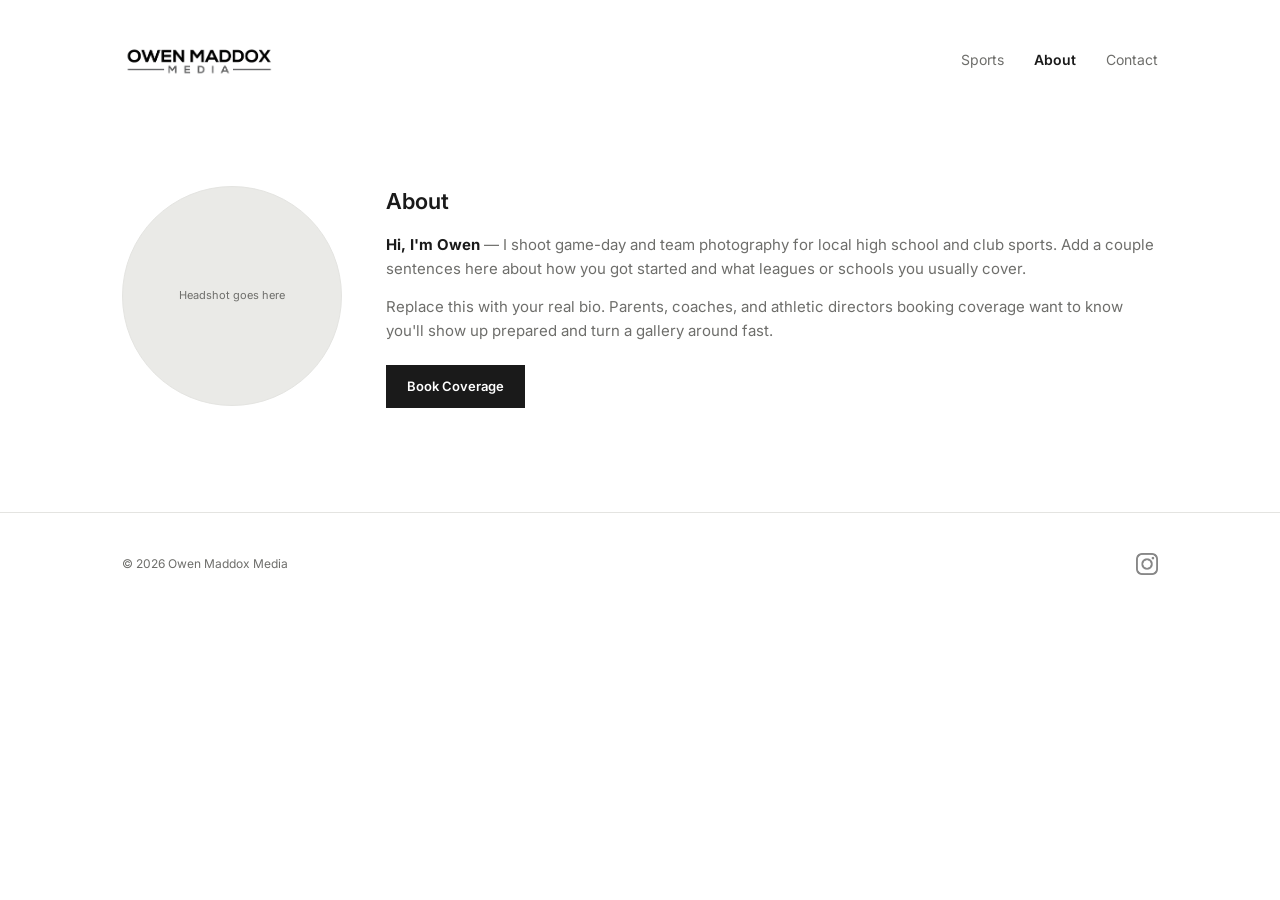
==== about.html @ 30ab5084 "Initial portfolio commit" ====
<!DOCTYPE html>
<html lang="en">
<head>
<meta charset="UTF-8">
<meta name="viewport" content="width=device-width, initial-scale=1.0">
<title>About — Owen Maddox Media</title>
<meta name="description" content="Game-day and team photography for local high school and club sports.">
<link rel="preconnect" href="https://fonts.googleapis.com">
<link rel="preconnect" href="https://fonts.gstatic.com" crossorigin>
<link href="https://fonts.googleapis.com/css2?family=Inter:wght@300;400;500;600;700&display=swap" rel="stylesheet">
<link rel="stylesheet" href="styles.css">
</head>
<body>

<header>
  <nav class="nav">
    <a href="index.html"><img src="logo.png" alt="Owen Maddox Media" class="logo-img"></a>
    <div class="nav-links">
      <a href="index.html">Sports</a>
      <a href="about.html" class="active">About</a>
      <a href="contact.html">Contact</a>
    </div>
  </nav>
</header>

<section class="wrap">
  <div class="about-grid">
    <div class="about-frame">Headshot goes here</div>
    <div class="about-copy">
      <h1>About</h1>
      <p><strong>Hi, I'm Owen</strong> — I shoot game-day and team photography for local high school and club sports. Add a couple sentences here about how you got started and what leagues or schools you usually cover.</p>
      <p>Replace this with your real bio. Parents, coaches, and athletic directors booking coverage want to know you'll show up prepared and turn a gallery around fast.</p>
      <div class="about-ctas">
        <a href="contact.html" class="btn btn-solid">Book Coverage</a>
      </div>
    </div>
  </div>
</section>

<footer>
  <div class="wrap foot-grid">
    <div class="foot-small">© <span id="year"></span> Owen Maddox Media</div>
    <a href="https://www.instagram.com/shot.by.owenn/" target="_blank" rel="noopener" class="foot-instagram"><img src="instagram.png" alt="Instagram"></a>
  </div>
</footer>

<script src="main.js"></script>
</body>
</html>
---- styles.css ----
:root{
  --bg: #FFFFFF;
  --bg-alt: #F6F6F4;
  --ink: #1A1A1A;
  --ink-dim: #6E6E6B;
  --line: #E4E4E1;
  --maxw: 1100px;
}
*{box-sizing:border-box;}
html{scroll-behavior:smooth;}
body{
  margin:0;
  background:var(--bg);
  color:var(--ink);
  font-family:'Inter', sans-serif;
  font-weight:400;
  font-size:16px;
  line-height:1.6;
  -webkit-font-smoothing:antialiased;
}
p{margin:0;}
a{color:inherit; text-decoration:none;}
img{max-width:100%; display:block;}
.wrap{max-width:var(--maxw); margin:0 auto; padding:0 32px;}
::selection{background:var(--ink); color:var(--bg);}
:focus-visible{outline:2px solid var(--ink); outline-offset:3px;}

@media (prefers-reduced-motion: reduce){
  *{animation-duration:0.01ms !important; animation-iteration-count:1 !important; transition-duration:0.01ms !important; scroll-behavior:auto !important;}
}

/* ---------- NAV ---------- */
header{
  position:sticky; top:0; z-index:50;
  background:rgba(255,255,255,0.92);
  backdrop-filter: blur(6px);
}
.nav{
  display:flex; align-items:center; justify-content:space-between;
  padding:16px 32px;
  max-width:var(--maxw); margin:0 auto;
}
/*
  LOGO: drop your logo file in this folder (e.g. logo.png or logo.svg) and replace the
  placeholder <div class="logo-slot"> below with:
  <a href="index.html"><img src="logo.jpg" alt="Owen Maddox Media" class="logo-img"></a>
*/
.logo-slot{
  display:flex; align-items:center; justify-content:center;
  width:140px; height:44px;
  border:1px dashed var(--line);
  font-size:11px; color:var(--ink-dim); text-align:center;
}
.logo-img{max-height:88px; width:auto;}
.nav-links{display:flex; gap:30px; align-items:center;}
.nav-links a{font-size:14px; color:var(--ink-dim); transition:color 0.15s ease;}
.nav-links a:hover{color:var(--ink);}
.nav-links a.active:not(.btn){color:var(--ink); font-weight:600;}
.nav-links a.btn-solid, .nav-links a.btn-solid:hover{color:var(--bg);}
.btn{
  display:inline-flex; align-items:center;
  padding:10px 20px;
  font-size:13px; font-weight:600;
  border:1px solid var(--ink);
  transition:background 0.15s ease, color 0.15s ease;
}
.btn-solid{background:var(--ink); color:var(--bg);}
.btn-solid:hover{background:#3a3a38;}
.btn-outline{color:var(--ink);}
.btn-outline:hover{background:var(--ink); color:var(--bg);}

section{padding:64px 0;}

/* ---------- GALLERY ----------
   Full-bleed editorial mosaic: tiles are different sizes/aspect ratios on purpose
   (like a curated print layout, not a uniform grid). Mix .g-large / .g-wide / .g-tall /
   .g-normal freely on the tiles in index.html to change the rhythm of the page —
   grid-auto-flow: dense fills in gaps automatically so the order doesn't have to be exact.
*/
.gallery-section{padding:40px 0;}
.gallery{
  max-width:1400px;
  margin:0 auto;
  padding:0 16px;
  display:grid;
  grid-template-columns:repeat(6, 1fr);
  grid-auto-rows:17vw;
  grid-auto-flow:dense;
  gap:4px;
}
.tile{
  position:relative;
  grid-column:span 2;
  grid-row:span 1;
  background:var(--bg-alt);
  overflow:hidden;
  cursor:zoom-in;
}
.tile.g-large{grid-column:span 4; grid-row:span 2;}
.tile.g-wide{grid-column:span 4; grid-row:span 1;}
.tile.g-tall{grid-column:span 2; grid-row:span 2;}
.tile.g-normal{grid-column:span 2; grid-row:span 1;}
.tile.g-portrait{grid-column:span 2; grid-row:span 3;}
.tile-ph{
  width:100%; height:100%;
  display:flex; align-items:center; justify-content:center;
  color:var(--ink-dim); font-size:12px; text-align:center; padding:16px;
}
.tile img{width:100%; height:100%; object-fit:cover;}
.tile-cap{
  position:absolute; left:0; right:0; bottom:0;
  padding:16px 18px;
  background:linear-gradient(to top, rgba(0,0,0,0.6), transparent);
  font-size:12px; color:#fff;
  opacity:0; transition:opacity 0.15s ease;
}
.tile:hover .tile-cap{opacity:1;}

/* ---------- ABOUT ---------- */
section.wrap{padding-top:64px; padding-bottom:64px;}
.about-grid{display:grid; grid-template-columns:220px 1fr; gap:44px; align-items:center;}
.about-frame{
  aspect-ratio:1/1;
  background:#EAEAE7;
  border:1px solid var(--line);
  border-radius:50%;
  display:flex; align-items:center; justify-content:center;
  color:var(--ink-dim); font-size:11px; text-align:center; padding:16px;
}
.about-copy h1{font-size:22px; font-weight:600; margin:0 0 14px;}
.about-copy p{font-size:15px; color:var(--ink-dim); margin-bottom:14px;}
.about-copy p:last-of-type{margin-bottom:0;}
.about-copy strong{color:var(--ink);}
.about-ctas{display:flex; gap:14px; margin-top:22px; flex-wrap:wrap;}

/* ---------- CONTACT ---------- */
.contact-section h1{font-size:26px; font-weight:600; text-align:center; margin:0 0 10px;}
.contact-section > p.lede{color:var(--ink-dim); font-size:15px; text-align:center; margin-bottom:40px;}

form{display:flex; flex-direction:column; gap:18px; max-width:560px; margin:0 auto;}
.field-row{display:grid; grid-template-columns:1fr 1fr; gap:18px;}
label{font-size:12px; font-weight:600; color:var(--ink-dim); margin-bottom:6px; display:block;}
input, textarea{
  width:100%;
  background:var(--bg);
  border:1px solid var(--line);
  padding:11px 12px;
  color:var(--ink);
  font-family:inherit; font-size:14px;
  transition:border-color 0.15s ease;
}
input:focus, textarea:focus{border-color:var(--ink); outline:none;}
textarea{resize:vertical; min-height:90px;}
.submit-row{margin-top:4px; text-align:center;}
.submit-row .btn{width:100%; justify-content:center; padding:13px 20px;}

.contact-alt{margin-top:28px; text-align:center; font-size:13px; color:var(--ink-dim);}
.contact-alt a{border-bottom:1px solid var(--ink); color:var(--ink); padding-bottom:1px;}

/* ---------- LIGHTBOX ---------- */
.lightbox{
  position:fixed; inset:0; z-index:100;
  background:rgba(20,20,18,0.92);
  display:none; align-items:center; justify-content:center;
  padding:40px;
}
.lightbox.open{display:flex;}
.lightbox-inner{max-width:800px; width:100%; text-align:center;}
.lightbox-ph{
  display:inline-flex; align-items:center; justify-content:center;
  max-width:100%;
  color:#B8B8B4; font-size:13px;
}
.lightbox-ph:empty, .lightbox-ph:not(:has(img)){
  width:100%; aspect-ratio:3/2;
  background:#2A2A28;
  border:1px solid #3a3a38;
}
.lightbox-ph img{display:block; max-width:100%; max-height:80vh; width:auto; height:auto; object-fit:contain;}
.lightbox-cap{margin-top:16px; font-size:13px; color:#D8D8D4;}
.lightbox-close{
  position:absolute; top:26px; right:32px;
  font-size:13px; color:#D8D8D4; background:none; border:none; cursor:pointer;
  font-family:inherit;
}
.lightbox-close:hover{color:#fff;}
.lightbox-nav{
  position:absolute; top:50%; transform:translateY(-50%);
  font-size:36px; line-height:1; color:#D8D8D4; background:none; border:none;
  cursor:pointer; padding:12px; font-family:inherit;
}
.lightbox-nav:hover{color:#fff;}
.lightbox-prev{left:12px;}
.lightbox-next{right:12px;}
@media (max-width:640px){
  .lightbox-nav{font-size:28px; padding:8px;}
  .lightbox-prev{left:2px;}
  .lightbox-next{right:2px;}
}

/* ---------- FOOTER ---------- */
footer{margin-top:40px; padding:40px 0; border-top:1px solid var(--line);}
.foot-grid{display:flex; justify-content:space-between; align-items:center;}
.foot-small{font-size:12px; color:var(--ink-dim);}
.foot-instagram img{height:22px; width:auto; display:block;}

/* ---------- RESPONSIVE ---------- */
@media (max-width: 760px){
  .nav-links{gap:16px;}
  .nav-links a{font-size:13px;}
  .logo-img{max-height:56px;}
  .gallery{grid-template-columns:repeat(2, 1fr); grid-auto-rows:60vw;}
  .tile, .tile.g-large, .tile.g-wide, .tile.g-tall, .tile.g-normal{grid-column:span 2; grid-row:span 1;}
  .about-grid{grid-template-columns:1fr; text-align:center; justify-items:center;}
  .about-ctas{justify-content:center;}
  .field-row{grid-template-columns:1fr;}
  .wrap{padding:0 20px;}
  .nav{padding:14px 20px;}
  section{padding:48px 0;}
}
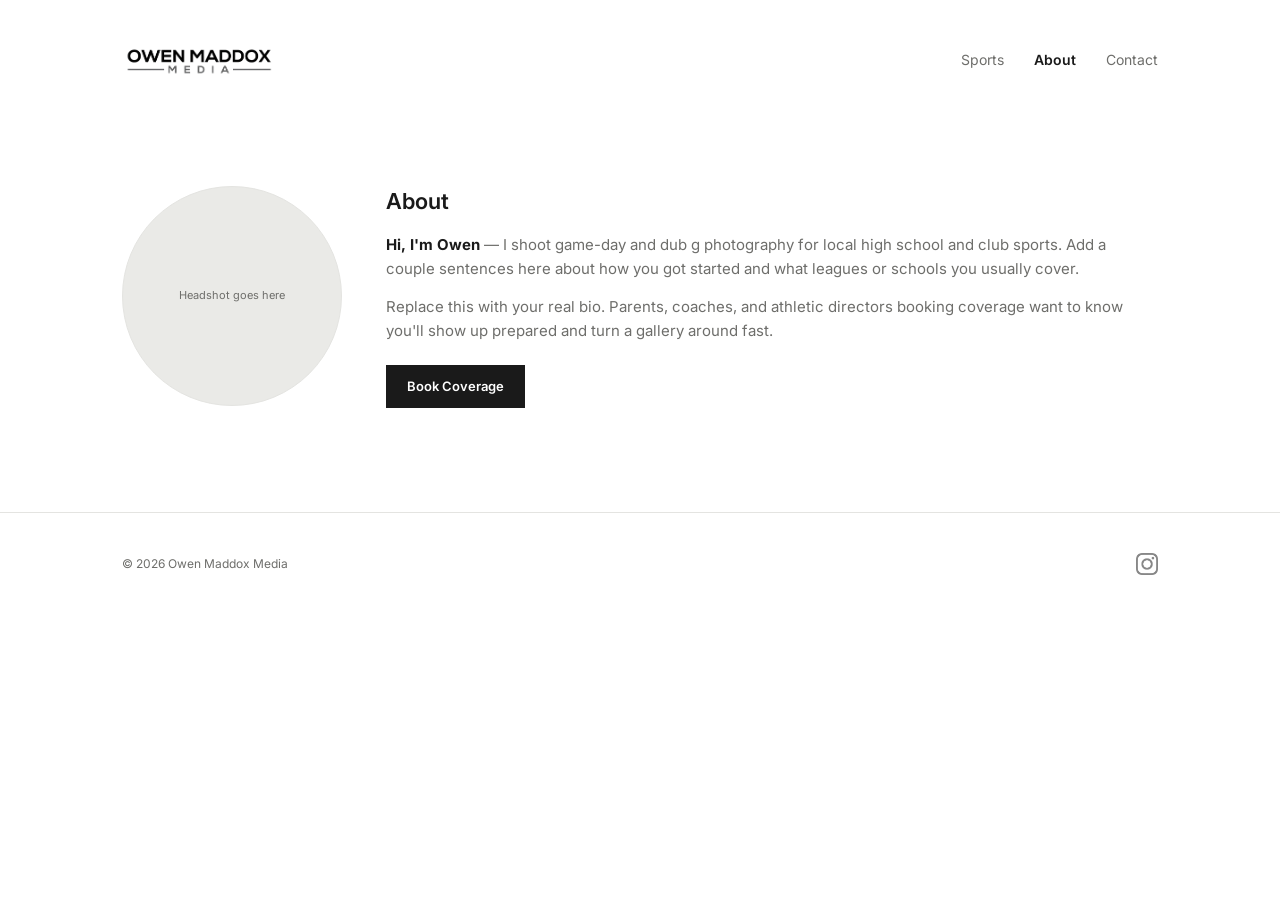
==== commit 0297cfcb: "Testing auto deploy" ====
--- a/about.html
+++ b/about.html
@@ -28,7 +28,7 @@
     <div class="about-frame">Headshot goes here</div>
     <div class="about-copy">
       <h1>About</h1>
-      <p><strong>Hi, I'm Owen</strong> — I shoot game-day and team photography for local high school and club sports. Add a couple sentences here about how you got started and what leagues or schools you usually cover.</p>
+      <p><strong>Hi, I'm Owen</strong> — I shoot game-day and dub g photography for local high school and club sports. Add a couple sentences here about how you got started and what leagues or schools you usually cover.</p>
       <p>Replace this with your real bio. Parents, coaches, and athletic directors booking coverage want to know you'll show up prepared and turn a gallery around fast.</p>
       <div class="about-ctas">
         <a href="contact.html" class="btn btn-solid">Book Coverage</a>
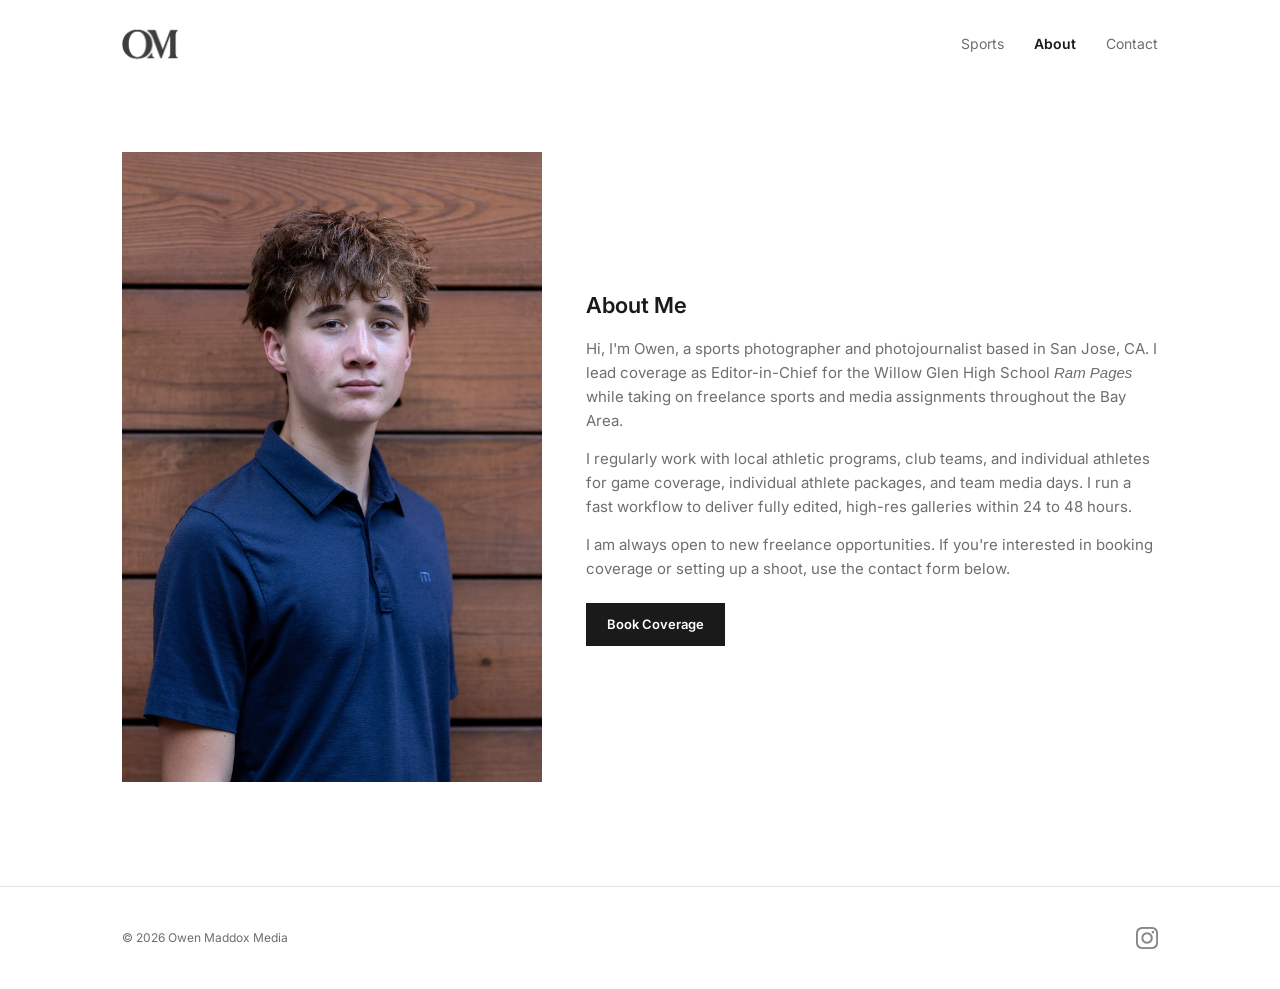
==== commit 2189319f: "Many updates - Final website publication" ====
--- a/about.html
+++ b/about.html
@@ -3,12 +3,39 @@
 <head>
 <meta charset="UTF-8">
 <meta name="viewport" content="width=device-width, initial-scale=1.0">
-<title>About — Owen Maddox Media</title>
-<meta name="description" content="Game-day and team photography for local high school and club sports.">
+<title>About — Sports Photographer in Willow Glen & San Jose, CA</title>
+<meta name="description" content="Meet Owen, a sports photographer covering high school and club teams in Willow Glen and San Jose, CA.">
+<link rel="icon" type="image/png" href="/favicon-96x96.png" sizes="96x96" />
+<link rel="icon" type="image/svg+xml" href="/favicon.svg" />
+<link rel="shortcut icon" href="/favicon.ico" />
+<link rel="apple-touch-icon" sizes="180x180" href="/apple-touch-icon.png" />
+<meta name="apple-mobile-web-app-title" content="Shotbyowen" />
+<link rel="manifest" href="/site.webmanifest" />
+<meta property="og:title" content="About — Sports Photographer in Willow Glen & San Jose, CA">
+<meta property="og:description" content="Meet Owen, a sports photographer covering high school and club teams in Willow Glen and San Jose, CA.">
+<meta property="og:type" content="website">
+<meta property="og:image" content="https://shotbyowen.com/logo.png">
 <link rel="preconnect" href="https://fonts.googleapis.com">
 <link rel="preconnect" href="https://fonts.gstatic.com" crossorigin>
 <link href="https://fonts.googleapis.com/css2?family=Inter:wght@300;400;500;600;700&display=swap" rel="stylesheet">
 <link rel="stylesheet" href="styles.css">
+<script type="application/ld+json">
+{
+  "@context": "https://schema.org",
+  "@type": "LocalBusiness",
+  "name": "Owen Maddox Media",
+  "image": "https://shotbyowen.com/logo.png",
+  "url": "https://shotbyowen.com",
+  "description": "Freelance sports photography serving San Jose and the greater Bay Area. Offers game coverage, individual athlete packages, and team media days.",
+  "areaServed": {
+    "@type": "Place",
+    "name": "San Jose, CA / Bay Area"
+  },
+  "sameAs": [
+    "https://www.instagram.com/shot.by.owenn/"
+  ]
+}
+</script>
 </head>
 <body>
 
@@ -25,11 +52,14 @@
 
 <section class="wrap">
   <div class="about-grid">
-    <div class="about-frame">Headshot goes here</div>
+    <div class="about-frame"><img src="photos/Headshot.jpg" alt="Owen Maddox"></div>
     <div class="about-copy">
-      <h1>About</h1>
-      <p><strong>Hi, I'm Owen</strong> — I shoot game-day and dub g photography for local high school and club sports. Add a couple sentences here about how you got started and what leagues or schools you usually cover.</p>
-      <p>Replace this with your real bio. Parents, coaches, and athletic directors booking coverage want to know you'll show up prepared and turn a gallery around fast.</p>
+      <h1 class="about-heading">About Me</h1>
+      <div class="about-text">
+        <p>Hi, I'm Owen, a sports photographer and photojournalist based in San Jose, CA. I lead coverage as Editor-in-Chief for the Willow Glen High School <i>Ram Pages</i> while taking on freelance sports and media assignments throughout the Bay Area.</p>
+        <p>I regularly work with local athletic programs, club teams, and individual athletes for game coverage, individual athlete packages, and team media days. I run a fast workflow to deliver fully edited, high-res galleries within 24 to 48 hours.</p>
+        <p>I am always open to new freelance opportunities. If you're interested in booking coverage or setting up a shoot, use the contact form below.</p>
+      </div>
       <div class="about-ctas">
         <a href="contact.html" class="btn btn-solid">Book Coverage</a>
       </div>
--- a/styles.css
+++ b/styles.css
@@ -4,6 +4,7 @@
   --ink: #1A1A1A;
   --ink-dim: #6E6E6B;
   --line: #E4E4E1;
+  --line-strong: #8C8C89;
   --maxw: 1100px;
 }
 *{box-sizing:border-box;}
@@ -43,7 +44,7 @@
 /*
   LOGO: drop your logo file in this folder (e.g. logo.png or logo.svg) and replace the
   placeholder <div class="logo-slot"> below with:
-  <a href="index.html"><img src="logo.jpg" alt="Owen Maddox Media" class="logo-img"></a>
+  <a href="index.html"><img src="logo.png" alt="Owen Maddox Media" class="logo-img"></a>
 */
 .logo-slot{
   display:flex; align-items:center; justify-content:center;
@@ -51,7 +52,7 @@
   border:1px dashed var(--line);
   font-size:11px; color:var(--ink-dim); text-align:center;
 }
-.logo-img{max-height:88px; width:auto;}
+.logo-img{max-height:56px; width:auto;}
 .nav-links{display:flex; gap:30px; align-items:center;}
 .nav-links a{font-size:14px; color:var(--ink-dim); transition:color 0.15s ease;}
 .nav-links a:hover{color:var(--ink);}
@@ -71,13 +72,8 @@
 
 section{padding:64px 0;}
 
-/* ---------- GALLERY ----------
-   Full-bleed editorial mosaic: tiles are different sizes/aspect ratios on purpose
-   (like a curated print layout, not a uniform grid). Mix .g-large / .g-wide / .g-tall /
-   .g-normal freely on the tiles in index.html to change the rhythm of the page —
-   grid-auto-flow: dense fills in gaps automatically so the order doesn't have to be exact.
-*/
 .gallery-section{padding:40px 0;}
+.gallery-kicker{font-size:13px; font-weight:600; letter-spacing:0.04em; text-transform:uppercase; color:var(--ink-dim); text-align:center; margin:0 0 20px;}
 .gallery{
   max-width:1400px;
   margin:0 auto;
@@ -107,6 +103,8 @@
   color:var(--ink-dim); font-size:12px; text-align:center; padding:16px;
 }
 .tile img{width:100%; height:100%; object-fit:cover;}
+.tile img.obj-low{object-position:center 61%;}
+.tile img.obj-left{object-position:60% center;}
 .tile-cap{
   position:absolute; left:0; right:0; bottom:0;
   padding:16px 18px;
@@ -114,23 +112,20 @@
   font-size:12px; color:#fff;
   opacity:0; transition:opacity 0.15s ease;
 }
-.tile:hover .tile-cap{opacity:1;}
+.tile:hover .tile-cap, .tile:focus-visible .tile-cap{opacity:1;}
 
 /* ---------- ABOUT ---------- */
 section.wrap{padding-top:64px; padding-bottom:64px;}
-.about-grid{display:grid; grid-template-columns:220px 1fr; gap:44px; align-items:center;}
+.about-grid{display:grid; grid-template-columns:420px 1fr; gap:44px; align-items:center;}
 .about-frame{
-  aspect-ratio:1/1;
-  background:#EAEAE7;
-  border:1px solid var(--line);
-  border-radius:50%;
-  display:flex; align-items:center; justify-content:center;
-  color:var(--ink-dim); font-size:11px; text-align:center; padding:16px;
-}
-.about-copy h1{font-size:22px; font-weight:600; margin:0 0 14px;}
-.about-copy p{font-size:15px; color:var(--ink-dim); margin-bottom:14px;}
-.about-copy p:last-of-type{margin-bottom:0;}
-.about-copy strong{color:var(--ink);}
+  aspect-ratio:2/3;
+  overflow:hidden;
+}
+.about-frame img{width:100%; height:100%; object-fit:cover; display:block;}
+.about-heading{font-size:22px; font-weight:600; margin:0 0 14px;}
+.about-text p{font-size:15px; color:var(--ink-dim); margin-bottom:14px;}
+.about-text p:last-of-type{margin-bottom:0;}
+.about-text strong{color:var(--ink);}
 .about-ctas{display:flex; gap:14px; margin-top:22px; flex-wrap:wrap;}
 
 /* ---------- CONTACT ---------- */
@@ -143,7 +138,7 @@
 input, textarea{
   width:100%;
   background:var(--bg);
-  border:1px solid var(--line);
+  border:1px solid var(--line-strong);
   padding:11px 12px;
   color:var(--ink);
   font-family:inherit; font-size:14px;
@@ -208,10 +203,20 @@
 @media (max-width: 760px){
   .nav-links{gap:16px;}
   .nav-links a{font-size:13px;}
-  .logo-img{max-height:56px;}
+  .logo-img{max-height:40px;}
   .gallery{grid-template-columns:repeat(2, 1fr); grid-auto-rows:60vw;}
   .tile, .tile.g-large, .tile.g-wide, .tile.g-tall, .tile.g-normal{grid-column:span 2; grid-row:span 1;}
-  .about-grid{grid-template-columns:1fr; text-align:center; justify-items:center;}
+  .about-grid{
+    grid-template-columns:1fr;
+    gap:16px;
+    text-align:center;
+    justify-items:center;
+  }
+  .about-copy{display:contents;}
+  .about-heading{order:1;}
+  .about-frame{order:2; margin-bottom:16px;}
+  .about-text{order:3;}
+  .about-ctas{order:4;}
   .about-ctas{justify-content:center;}
   .field-row{grid-template-columns:1fr;}
   .wrap{padding:0 20px;}
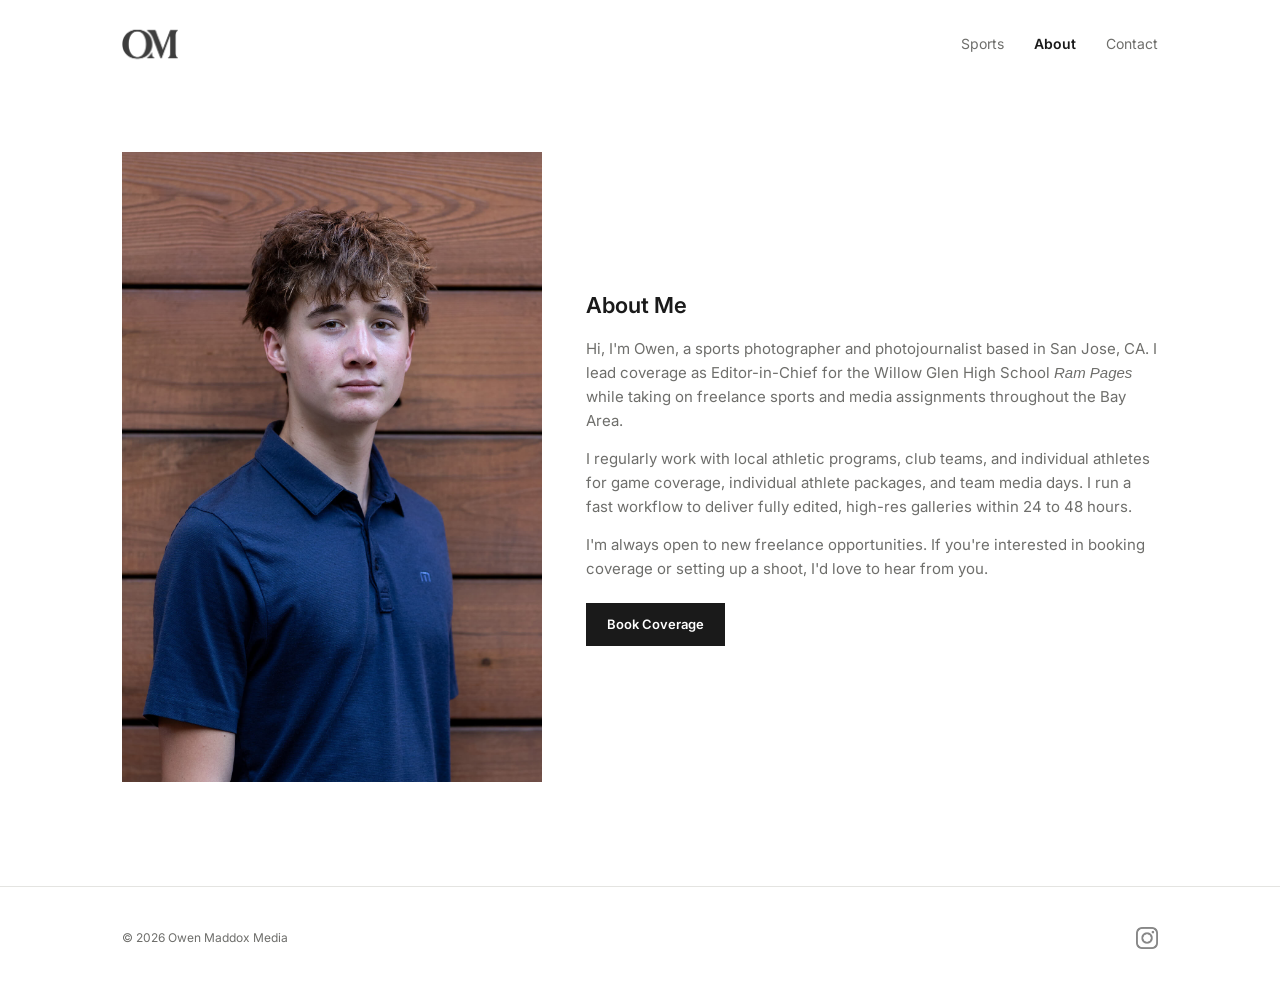
==== commit d43686e1: "Editing Open Graph" ====
--- a/about.html
+++ b/about.html
@@ -14,7 +14,11 @@
 <meta property="og:title" content="About — Sports Photographer in Willow Glen & San Jose, CA">
 <meta property="og:description" content="Meet Owen, a sports photographer covering high school and club teams in Willow Glen and San Jose, CA.">
 <meta property="og:type" content="website">
-<meta property="og:image" content="https://shotbyowen.com/logo.png">
+<meta property="og:image" content="https://shotbyowen.com/og-image.jpg">
+<meta property="og:image:width" content="1200">
+<meta property="og:image:height" content="630">
+<meta property="og:image:alt" content="Willow Glen football team raising their helmets in a huddle">
+<meta name="twitter:card" content="summary_large_image">
 <link rel="preconnect" href="https://fonts.googleapis.com">
 <link rel="preconnect" href="https://fonts.gstatic.com" crossorigin>
 <link href="https://fonts.googleapis.com/css2?family=Inter:wght@300;400;500;600;700&display=swap" rel="stylesheet">
@@ -58,7 +62,7 @@
       <div class="about-text">
         <p>Hi, I'm Owen, a sports photographer and photojournalist based in San Jose, CA. I lead coverage as Editor-in-Chief for the Willow Glen High School <i>Ram Pages</i> while taking on freelance sports and media assignments throughout the Bay Area.</p>
         <p>I regularly work with local athletic programs, club teams, and individual athletes for game coverage, individual athlete packages, and team media days. I run a fast workflow to deliver fully edited, high-res galleries within 24 to 48 hours.</p>
-        <p>I am always open to new freelance opportunities. If you're interested in booking coverage or setting up a shoot, use the contact form below.</p>
+        <p>I'm always open to new freelance opportunities. If you're interested in booking coverage or setting up a shoot, I'd love to hear from you.</p>
       </div>
       <div class="about-ctas">
         <a href="contact.html" class="btn btn-solid">Book Coverage</a>
--- a/styles.css
+++ b/styles.css
@@ -105,6 +105,7 @@
 .tile img{width:100%; height:100%; object-fit:cover;}
 .tile img.obj-low{object-position:center 61%;}
 .tile img.obj-left{object-position:60% center;}
+.tile img.obj-left-slight{object-position:43% center;}
 .tile-cap{
   position:absolute; left:0; right:0; bottom:0;
   padding:16px 18px;
